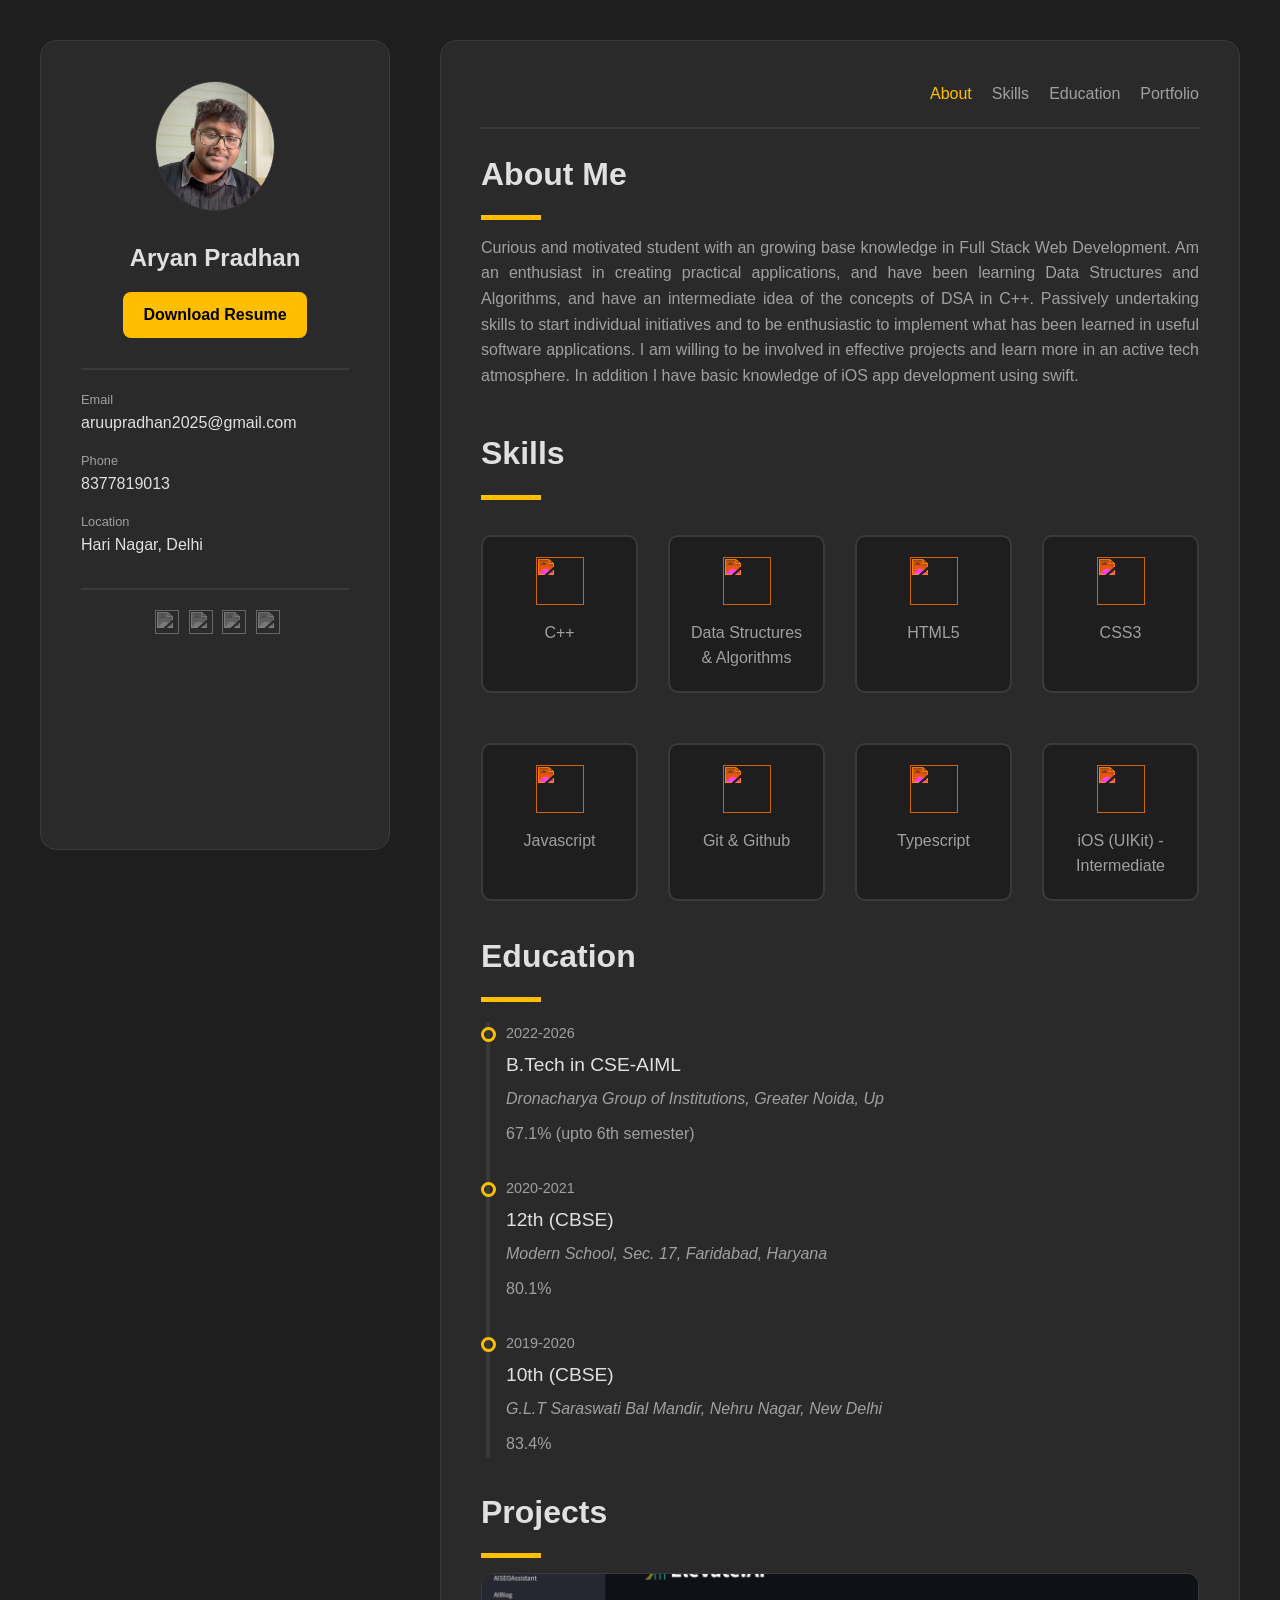
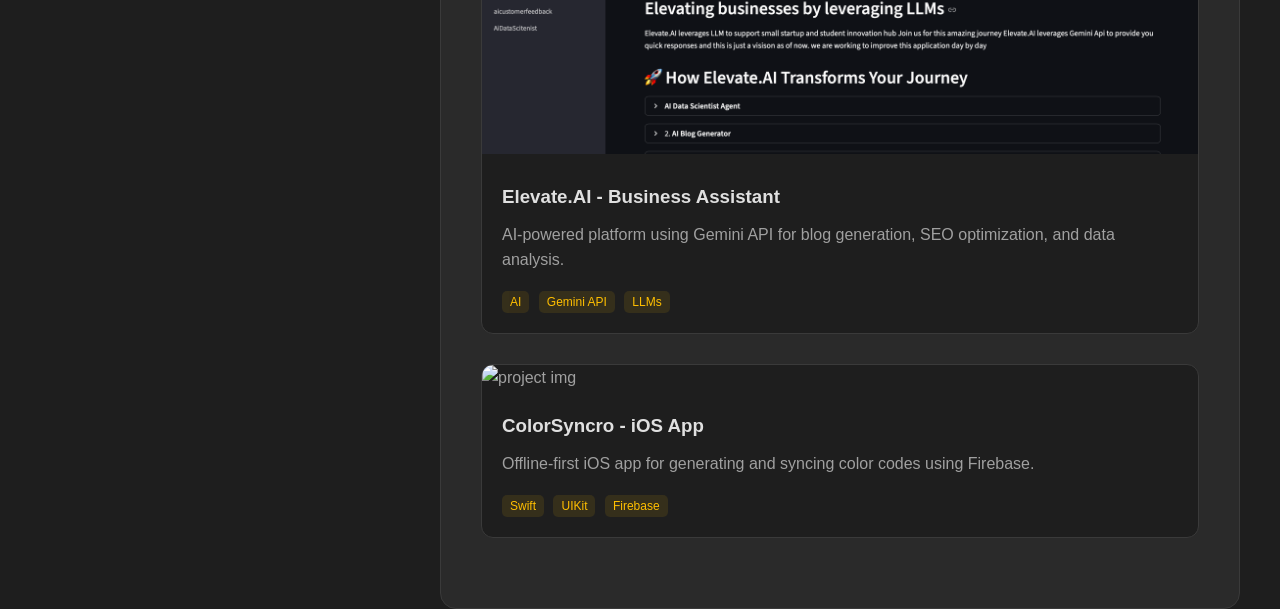
==== index.htm @ 9cbd19d1 "Add files via upload" ====
<!DOCTYPE html>
<html lang="en">

<head>
    <meta charset="UTF-8">
    <meta name="viewport" content="width=device-width, initial-scale=1.0">
    <title>Profile Portfolio</title>
    <link rel="stylesheet" href="./portfolio1a.css">
</head>

<body>

    <div class="main-container">
        <!--sidebar-->
        <div class="sidebar">

            <!--profile-->
            <div class="profile">
                <img src="./aryanpradhan.jpg" alt="my photo">
                <h2>Aryan Pradhan</h2>
                <!-- <p>Frontend Developer</p> -->
                <a href="./Aryan's resume.pdf" download class="resume-btn"> Download Resume </a>
            </div>


            <!--contact-->

            <div class="contact">
                <div class="email">
                    <h3 class="label">Email</h3>
                    <a href="mailto:aruupradhan2025@gmail.com" class="value">aruupradhan2025@gmail.com</a>
                </div>
                <div class="phone">
                    <h3 class="label">Phone</h3>
                    <a href="tel:8377819013" class="value">8377819013</a>
                </div>
                <div class="location">
                    <h3 class="label">Location</h3>
                    <p class="value">Hari Nagar, Delhi</p>
                </div>
            </div>
            <!--social-->

            <div class="social">
                <a href="https://github.com/aryan25s" target="_blank"><img src="https://simpleicons.org/icons/git.svg"
                        alt=""></a>

                <a href="https://www.linkedin.com/in/aryanp25/"><img
                        src="https://www.svgrepo.com/show/144030/linkedin-square-logo.svg" alt=""></a>

                <a href="https://leetcode.com/u/aryan_25s/" target="_blank"><img
                        src="https://simpleicons.org/icons/leetcode.svg" alt=""></a>

                <a href="https://x.com/aryan250603" target="_blank"><img src="https://simpleicons.org/icons/x.svg"
                        alt=""></a>
            </div>
        </div>


        <!--main-content-->
        <div class="main-content">

            <!--navigation-->
            <div id="navigation">
                <nav>
                    <a href="#about" class="active">About</a>
                    <a href="#skills">Skills</a>
                    <a href="#education">Education</a>
                    <a href="#portfolio">Portfolio</a>
                </nav>
            </div>


            <!--about me-->
            <div id="about">
                <h2 class="heading">About Me</h2>
                <div class="line"></div>
                <p class="content">
                    Curious and motivated student with an growing base knowledge in Full Stack Web Development. Am an
                    enthusiast in creating practical applications, and have been learning Data Structures and
                    Algorithms, and have an intermediate idea of the concepts of DSA in C++. Passively undertaking
                    skills to start individual initiatives and to be enthusiastic to implement what has been learned in
                    useful software applications. I am willing to be involved in effective projects and learn more in an
                    active tech atmosphere. In addition I have basic knowledge of iOS app development using swift.
                </p>
            </div>

            <!--skills-->
            <div id="skills">
                <h2 class="heading">Skills</h2>
                <div class="line"></div>
                <div class="grid-container">
                    <div class="item">
                        <img src="https://simpleicons.org/icons/cplusplus.svg">
                        <h3>C++</h3>
                    </div>
                    <div class="item">
                        <img src="https://simpleicons.org/icons/leetcode.svg">
                        <h3>Data Structures & Algorithms</h3>
                    </div>
                    <div class="item">
                        <img src="https://simpleicons.org/icons/html5.svg" alt="">
                        <h3>HTML5</h3>
                    </div>
                    <div class="item">
                        <img src="https://simpleicons.org/icons/css.svg" alt="">
                        <h3>CSS3</h3>
                    </div>
                    <div class="item">
                        <img src="https://simpleicons.org/icons/javascript.svg" alt="">
                        <h3>Javascript</h3>
                    </div>
                    <!-- <div class="item">
                        <img src="https://simpleicons.org/icons/react.svg" alt="">
                        <h3>React</h3>
                    </div> -->
                    <div class="item">
                        <img src="https://simpleicons.org/icons/git.svg" alt="">
                        <h3>Git & Github</h3>
                    </div>
                    <div class="item">
                        <img src="https://simpleicons.org/icons/typescript.svg" alt="">
                        <h3>Typescript</h3>
                    </div>
                    <div class="item">
                        <img src="https://simpleicons.org/icons/apple.svg">
                        <h3>iOS (UIKit) - Intermediate</h3>
                    </div>

                </div>
            </div>

            <!--education-->
            <div id="education">
                <h2 class="heading">Education</h2>
                <div class="line"></div>
                <div class="edtech">
                    <div class="edfirst">
                        <div class="year">2022-2026</div>
                        <h3 class="degree">B.Tech in CSE-AIML</h3>
                        <p class="college">Dronacharya Group of Institutions, Greater Noida, Up</p>
                        <p class="marks">67.1% (upto 6th semester)</p>
                        <div class="goal"></div>
                    </div>
                    <div class="edsecond">
                        <div class="year">2020-2021</div>
                        <h3 class="degree">12th (CBSE)</h3>
                        <p class="college">Modern School, Sec. 17, Faridabad, Haryana</p>
                        <p class="marks">80.1%</p>
                        <div class="goal"></div>
                    </div>
                    <div class="edthird">
                        <div class="year">2019-2020</div>
                        <h3 class="degree">10th (CBSE)</h3>
                        <p class="college">G.L.T Saraswati Bal Mandir, Nehru Nagar, New Delhi</p>
                        <p class="marks">83.4%</p>
                        <div class="goal"></div>
                    </div>

                    <div class="liner"></div>
                </div>
            </div>
            <!--portfolio-->
            <div id="portfolio">
                <h2 class="heading">Projects</h2>
                <div class="line"></div>

                <div>


                    <a href="https://github.com/aryan25s/ElevateAI-Project" target="_blank" class="project-link">

                        <div class="project">
                            <img src="./elevate.ai_ss.jpg" alt="project img">

                            <div class="card">
                                <h3>Elevate.AI - Business Assistant</h3>
                                <p>
                                    AI-powered platform using Gemini API for blog generation,
                                    SEO optimization, and data analysis.
                                </p>
                                <span>AI</span> <span>Gemini API</span> <span>LLMs</span>
                            </div>
                        </div>

                    </a>


                    <a href="https://github.com/aryan25s/ColorSyncro" target="_blank" class="project-link">
                        <div class="project">

                            <img src="https://images.unsplash.com/photo-1511707171634-5f897ff02aa9" alt="project img">
                            <div class="card">
                                <h3>ColorSyncro - iOS App</h3>
                                <p>Offline-first iOS app for generating and syncing color codes using Firebase.</p>
                                <span>Swift</span> <span>UIKit</span> <span>Firebase</span>
                            </div>
                        </div>
                    </a>
                </div>
            </div>
        </div>
    </div>


    </div>


</body>

</html>
---- portfolio1a.css ----
*{
    padding: 0;
    margin: 0;
    box-sizing: border-box;
}

body{
    background-color: #1e1e1e;
    font-family: sans-serif;
    color: #a0a0a0;
    line-height: 1.6;
}

.main-container{
    display: grid;
    max-width: 1200px;
    grid-template-columns: 350px 1fr;
    gap: 50px;
    padding-top: 40px;
    margin: auto;
    
}

/* profile section */

.sidebar{
    height: 90vh;
    background-color: #2a2a2a;
    border: 1px solid #3a3a3a;
    border-radius: 16px;
    padding: 40px;
    position: sticky;
    top: 40px;
}

.main-content{
    /* height: 90vh; */
    background-color: #2a2a2a;
    border: 1px solid #3a3a3a;
    border-radius: 16px;
    padding: 40px;
}

.profile{
    text-align: center;
}

.profile img{
    height: 130px;
    width: 120px;
    border-radius: 50%;
    border: 1px solid #3a3a3a;
}

.profile h2{
    font-size: 1.5rem;
    font-weight: 700;
    margin-top: 20px;
    color: #e0e0e0;
}

.resume-btn {
    display: inline-block;
    margin-top: 15px;
    padding: 10px 20px;
    background: #FFBF00;
    color: #000;
    border-radius: 8px;
    text-decoration: none;
    font-weight: bold;
    transition: transform 0.3s ease, box-shadow 0.3s ease;
  }
  
  .resume-btn:hover {
    transform: translateY(-3px);
    box-shadow: 0 5px 15px rgba(255, 191, 0, 0.4);
  }

/* .profile p{
    background-color: #1e1e1e;
    padding: 5px 15px;
    color: #FFBF00;
    border: 1px solid #3a3a3a;
    font-size: 0.8rem;
    border-radius: 8px;
    display: inline-block;
    margin-top: 10px;
} */

/* contact information */

.contact{
    margin-top: 30px;
    border-top: 2px solid #3a3a3a;
    padding-top: 20px;
}

.label{
    font-weight: 500;
    font-size: 0.8rem;
    color: #a0a0a0;
}

.value{
    color: #e0e0e0;
    text-decoration: none;
}

.email, .phone{
    margin-bottom: 15px;
}

/* social media */
.social{
    margin-top: 30px;
    border-top: 2px solid #3a3a3a;
    padding-top: 20px;
    text-align: center;
}

.social img{
    height: 24px;
    width: 24px;
    margin-left: 5px;
    filter: grayscale(1) invert(0.7);
    transition: filter 0.3s ease;
}

.social img:hover{
    filter: grayscale(0) invert(0);
}

/* main content */

/* navigation */

#navigation{
    /* padding: 30px 40px; */
    border-bottom: 2px solid #3a3a3a;
    margin-bottom: 20px;
    padding-bottom: 20px;
}

nav{
    display: flex;
    justify-content: flex-end;
    gap: 20px;
}
nav a{
    text-decoration: none;
    color: #a0a0a0;
    font-weight: 500;
    transition: color 0.3s ease;
    
}
nav a {
    position: relative;
}

nav a::after {
    content: "";
    position: absolute;
    width: 0%;
    height: 2px;
    background: #FFBF00;
    left: 0;
    bottom: -5px;
    transition: 0.3s;
}

nav a:hover::after {
    width: 100%;
}
.active, nav a:hover{
    color: #FFBF00;
}

/* about me */
.heading{
    color: #e0e0e0;
    font-size: 2rem;
    margin-bottom: 15px;
}

.line{
    width: 60px;
    height: 5px;
    background-color: #FFBF00;
    margin-bottom: 15px;
}

.content{
    text-align: justify;
    color: #a0a0a0;
}

#about{
    margin-bottom: 40px;
}

/* skill section */

.grid-container{
    display: grid;
    grid-template-columns: repeat(auto-fit, minmax(120px, 1fr)); 
    /* upper wale line ke wajha se hmara grid responsive bnn gya hai mtlb screen size ke hisam se change hone lga hai */
    gap: 30px;
}

.item{
    padding: 20px;
    border-radius: 10px;
    border: 2px solid #3a3a3a;
    background-color: #1e1e1e;
    text-align: center;
    margin-top: 20px;
    transition: transform 0.3s ease, box-shadow 0.3s ease;
}


.item img{
    height: 48px;
    width: 48px;
    filter: invert(75%) sepia(50%) saturate(1000%) hue-rotate(350deg) brightness(110%) contrast(101%);
    margin-bottom: 15px;
}

.item h3{
    font-size: 1rem;
    font-weight: 500;
}

.item:hover{
    transform: scale(1.1);
    box-shadow: 0px 0px 10px 5px rgba(0, 0, 0, 0.3);
}
.item:hover h3 {
    color: #FFBF00;
}

/* education section */

#education{
    margin-top: 30px;
}

/* .edtech{
    padding-left: 20px;
} */

.edtech{
    position: relative;
    margin-top: 20px;
}

.year{
    font-size: 0.9rem;
    color: #a0a0a0;
    margin-bottom: 5px;
}

.degree{
    color: #e0e0e0;
    font-size: 1.2rem;
    font-weight: 500;
    margin-bottom: 5px;
}

.college{
    font-style: italic;
    color: #a0a0a0;
    margin-bottom: 10px;
}

.marks{
    color: #a0a0a0;
}

.edfirst, .edsecond, .edthird{
    margin-bottom: 30px;
    padding-left: 25px;
    position: relative;
}

/* .edsecond{
    margin-bottom: 30px;
} */

.goal{
    height: 15px;
    width: 15px;
    border-radius: 50%;
    border: 3px solid #FFBF00;
    position: absolute;
    top: 5px;
    left: 0px;
    z-index: 5;
}

.liner{
    position: absolute;
    width: 2px;
    top: 0px;
    bottom: 0px;
    left: 5px;
    border: 2px solid #3a3a3a;
}

/* portfolio section */

.project-link{
    text-decoration: none;
    color: inherit;
    display: block;
    padding-bottom: 30px;
}

.project-container{
    margin-top: 30px;
    display: grid;
    grid-template-columns: 1fr 1fr;
    gap: 25px;
}

.project{
    background-color: #1e1e1e;
    border-radius: 12px;
    border: 1px solid #3a3a3a;
    overflow: hidden;
    transition: transform 0.5s ease, box-shadow 0.5s ease;
}

.project:hover{
    transform: translateY(-10px);
    box-shadow: 0px 0px 10px 5px rgba(0, 0, 0, 0.3);
}

.project img{
    height: 180px;
    width: 100%;
    object-fit: cover;
}

.project img {
    transition: transform 0.4s ease;
}

.project:hover img {
    transform: scale(1.05);
}

.card{
    padding: 20px;
}

.card h3{
    color: #e0e0e0;
    margin-bottom: 10px;
}

.card p{
    color: #a0a0a0;
    line-height: 1.6;
    margin-bottom: 15px;
}

.card span{
    background-color: rgba(255, 191, 0, 0.1);
    color: #FFBF00;
    padding: 4px 8px;
    border-radius: 5px;
    font-size: 0.75rem;
    margin-right: 5px;
}

@media screen and (max-width: 1200px){
    .main-container{
        grid-template-columns: 1fr;
        padding: 20px;
    }

    .sidebar{
        position: static;
        height: auto;
    }
}

@media screen and (max-width:750px) {
    .project-container{
        grid-template-columns: 1fr;
    }

    #navigation nav {
        /* Adjust nav for smaller screens */
        justify-content: center;
        flex-wrap: wrap;
    }

    .sidebar{
        display: flex;
        justify-content: center;
        gap: 40px;
    }
}
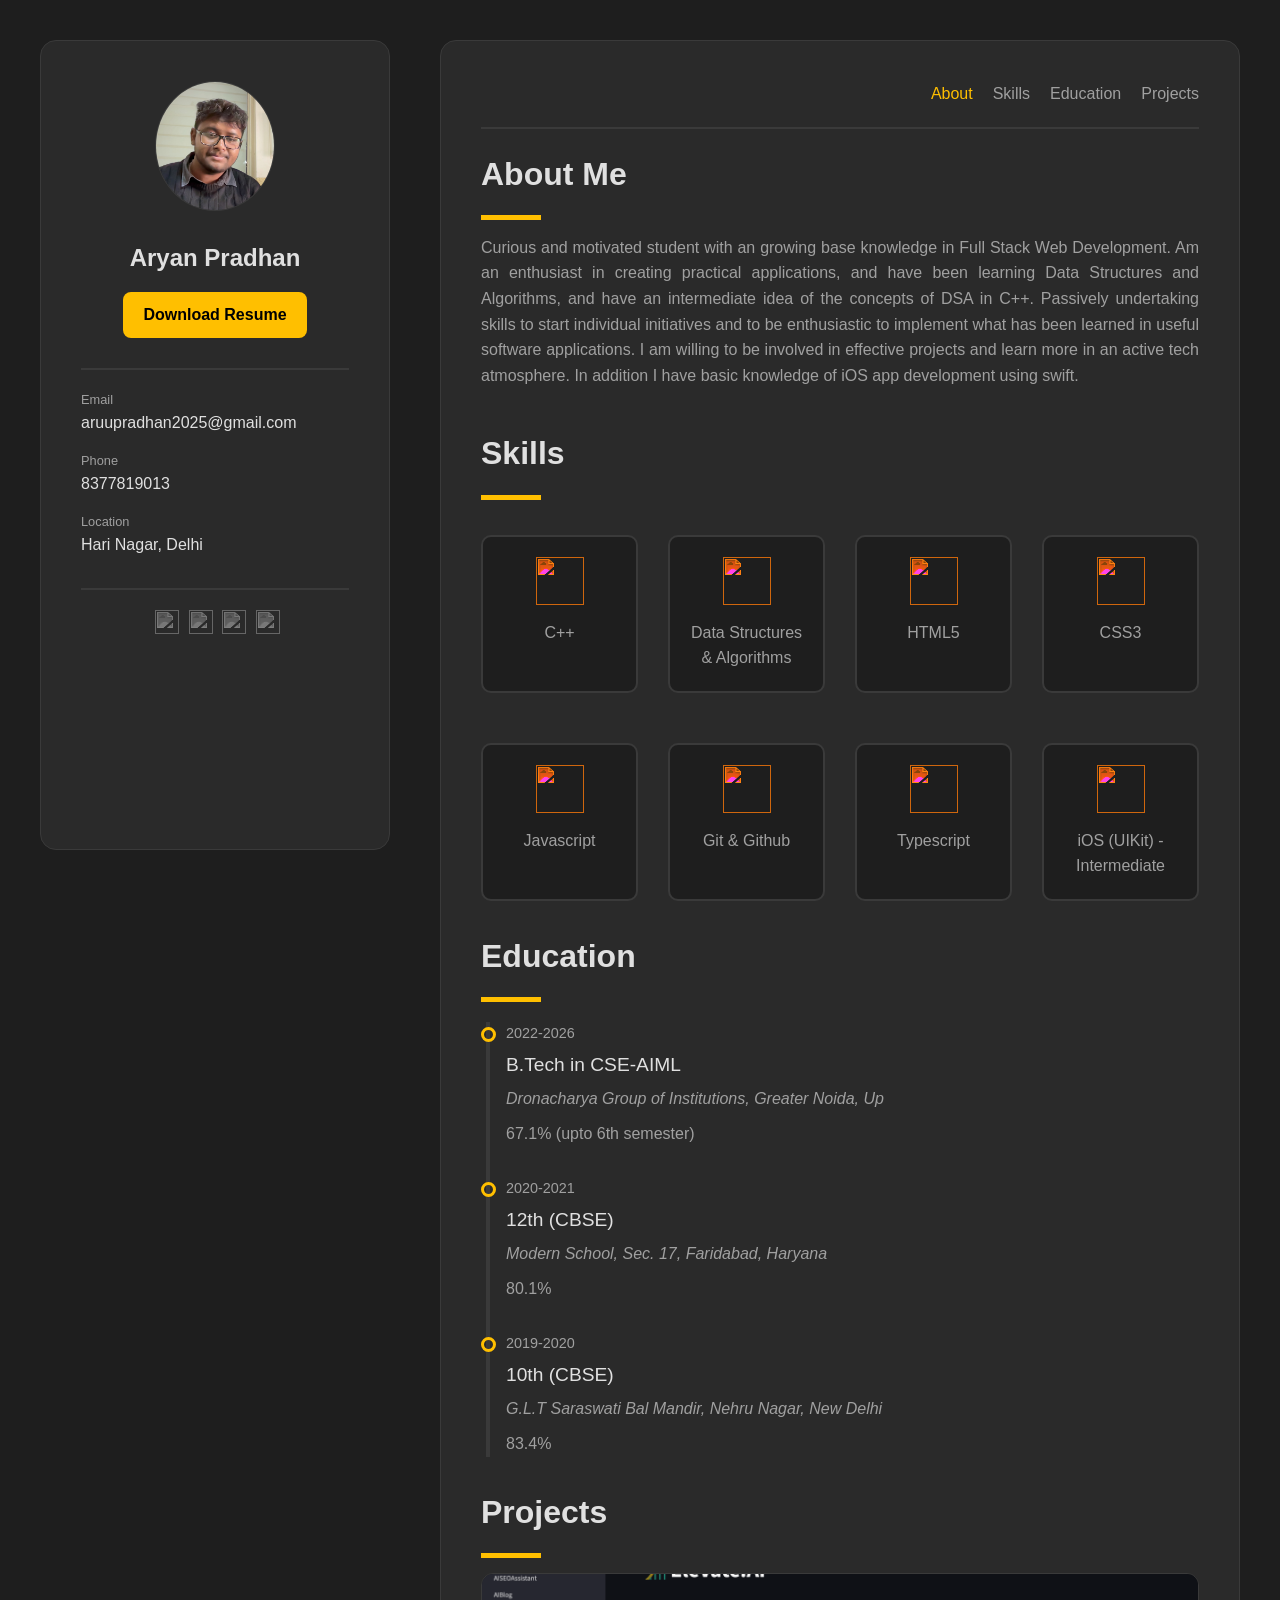
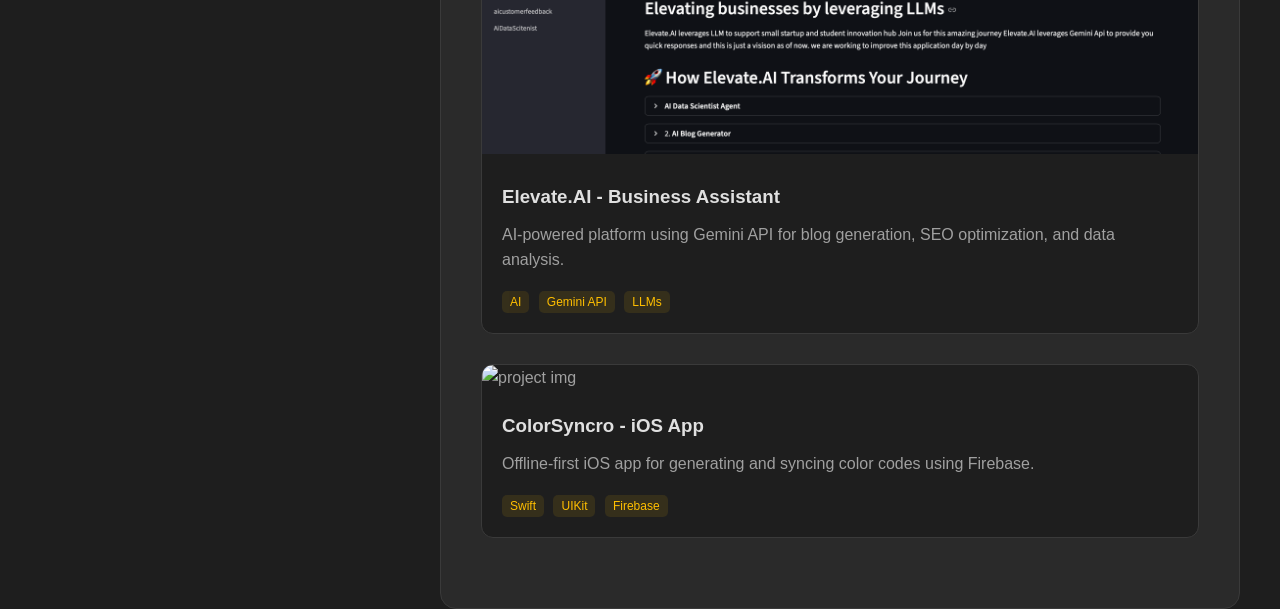
==== commit 64cd0f52: "Add files via upload" ====
--- a/index.htm
+++ b/index.htm
@@ -66,7 +66,7 @@
                     <a href="#about" class="active">About</a>
                     <a href="#skills">Skills</a>
                     <a href="#education">Education</a>
-                    <a href="#portfolio">Portfolio</a>
+                    <a href="#projects">Projects</a>
                 </nav>
             </div>
 
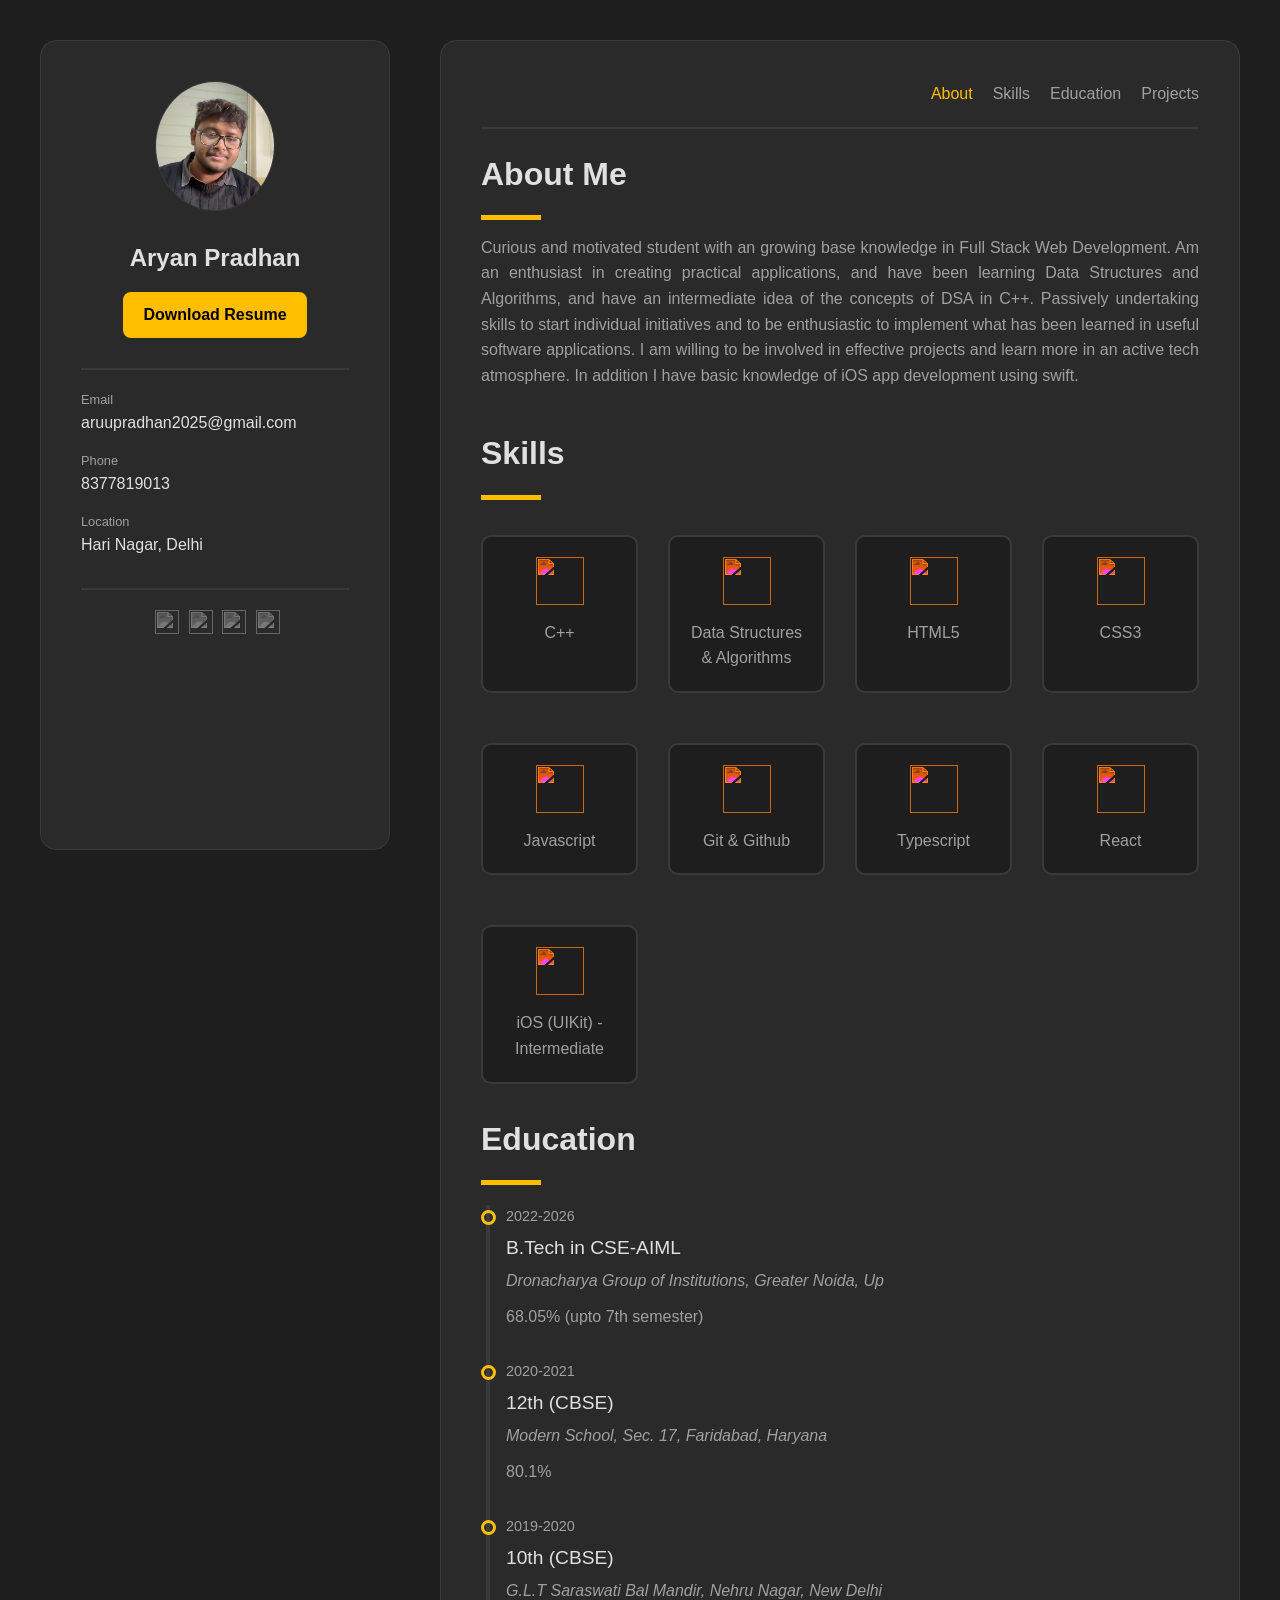
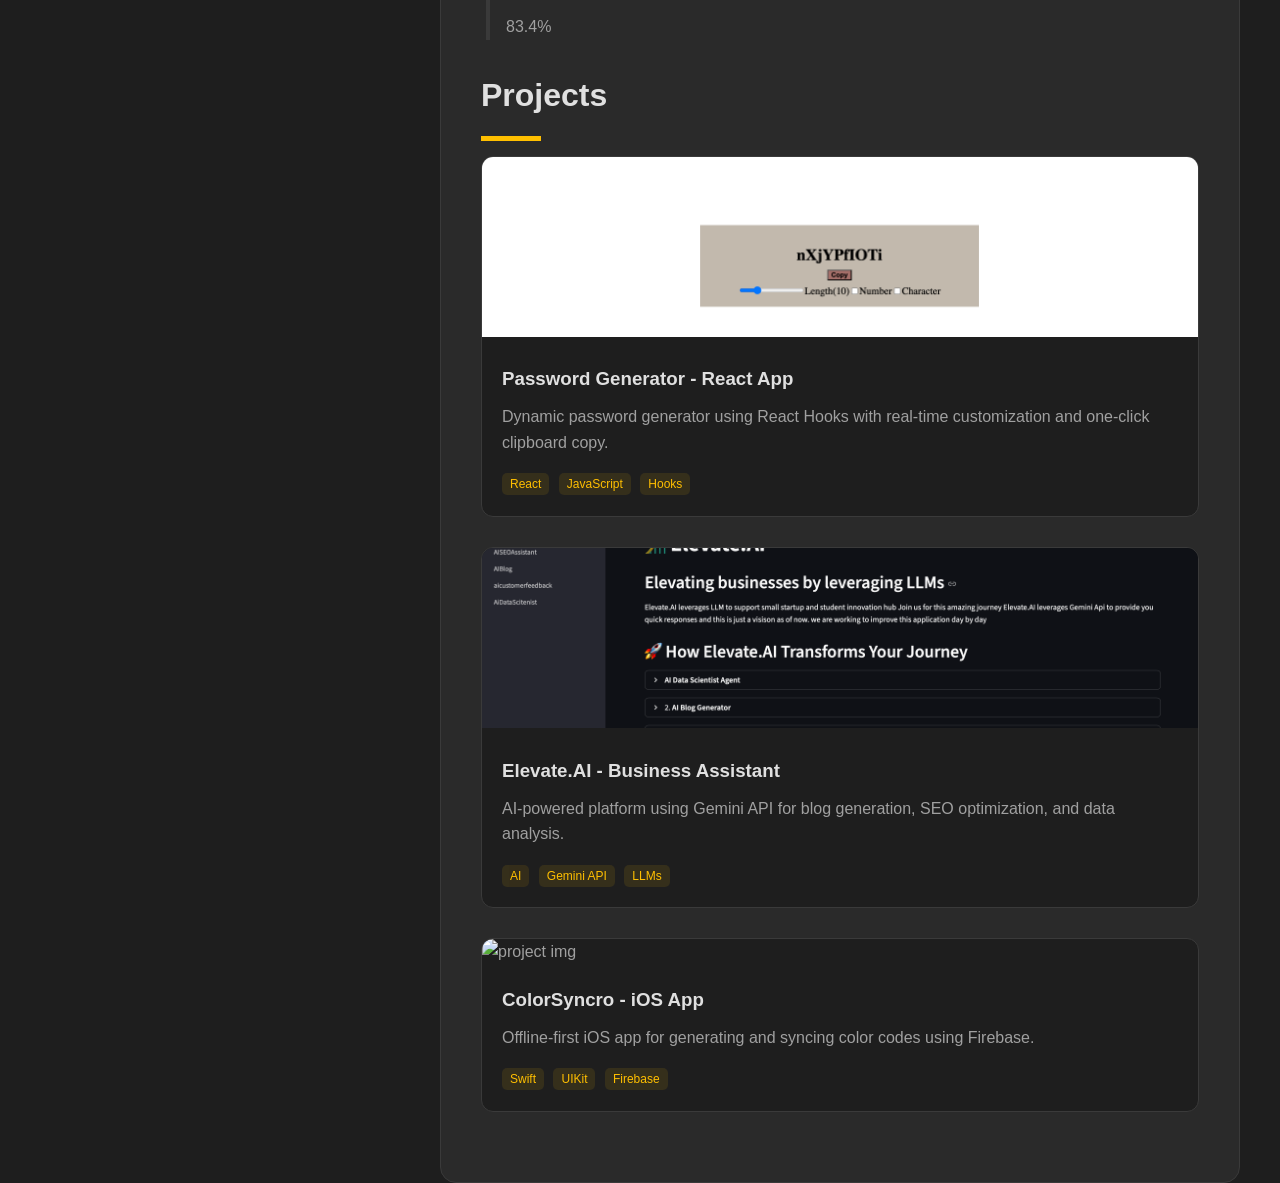
==== commit 3b741ddd: "UI update" ====
--- a/index.htm
+++ b/index.htm
@@ -1,3 +1,4 @@
+<!-- updated -->
 <!DOCTYPE html>
 <html lang="en">
 
@@ -19,7 +20,7 @@
                 <img src="./aryanpradhan.jpg" alt="my photo">
                 <h2>Aryan Pradhan</h2>
                 <!-- <p>Frontend Developer</p> -->
-                <a href="./Aryan's resume.pdf" download class="resume-btn"> Download Resume </a>
+                <a href="./Aryan Pradhan's resume.pdf" download class="resume-btn"> Download Resume </a>
             </div>
 
 
@@ -123,6 +124,10 @@
                         <h3>Typescript</h3>
                     </div>
                     <div class="item">
+                        <img src="https://simpleicons.org/icons/react.svg" alt="">
+                        <h3>React</h3>
+                    </div>
+                    <div class="item">
                         <img src="https://simpleicons.org/icons/apple.svg">
                         <h3>iOS (UIKit) - Intermediate</h3>
                     </div>
@@ -139,7 +144,7 @@
                         <div class="year">2022-2026</div>
                         <h3 class="degree">B.Tech in CSE-AIML</h3>
                         <p class="college">Dronacharya Group of Institutions, Greater Noida, Up</p>
-                        <p class="marks">67.1% (upto 6th semester)</p>
+                        <p class="marks">68.05% (upto 7th semester)</p>
                         <div class="goal"></div>
                     </div>
                     <div class="edsecond">
@@ -161,11 +166,28 @@
                 </div>
             </div>
             <!--portfolio-->
-            <div id="portfolio">
+            <div id="projects">
                 <h2 class="heading">Projects</h2>
                 <div class="line"></div>
 
                 <div>
+
+                    <a href="https://github.com/aryan25s/Password-Generator" target="_blank" class="project-link">
+
+                        <div class="project">
+                            <img src="./passgen.png" alt="project img">
+
+                            <div class="card">
+                                <h3>Password Generator - React App</h3>
+                                <p>
+                                    Dynamic password generator using React Hooks with real-time customization and
+                                    one-click clipboard copy.
+                                </p>
+                                <span>React</span> <span>JavaScript</span> <span>Hooks</span>
+                            </div>
+                        </div>
+
+                    </a>
 
 
                     <a href="https://github.com/aryan25s/ElevateAI-Project" target="_blank" class="project-link">
@@ -197,6 +219,7 @@
                             </div>
                         </div>
                     </a>
+
                 </div>
             </div>
         </div>
--- a/portfolio1a.css
+++ b/portfolio1a.css
@@ -139,6 +139,7 @@
     border-bottom: 2px solid #3a3a3a;
     margin-bottom: 20px;
     padding-bottom: 20px;
+    
 }
 
 nav{
@@ -312,6 +313,7 @@
     text-decoration: none;
     color: inherit;
     display: block;
+    
     padding-bottom: 30px;
 }
 
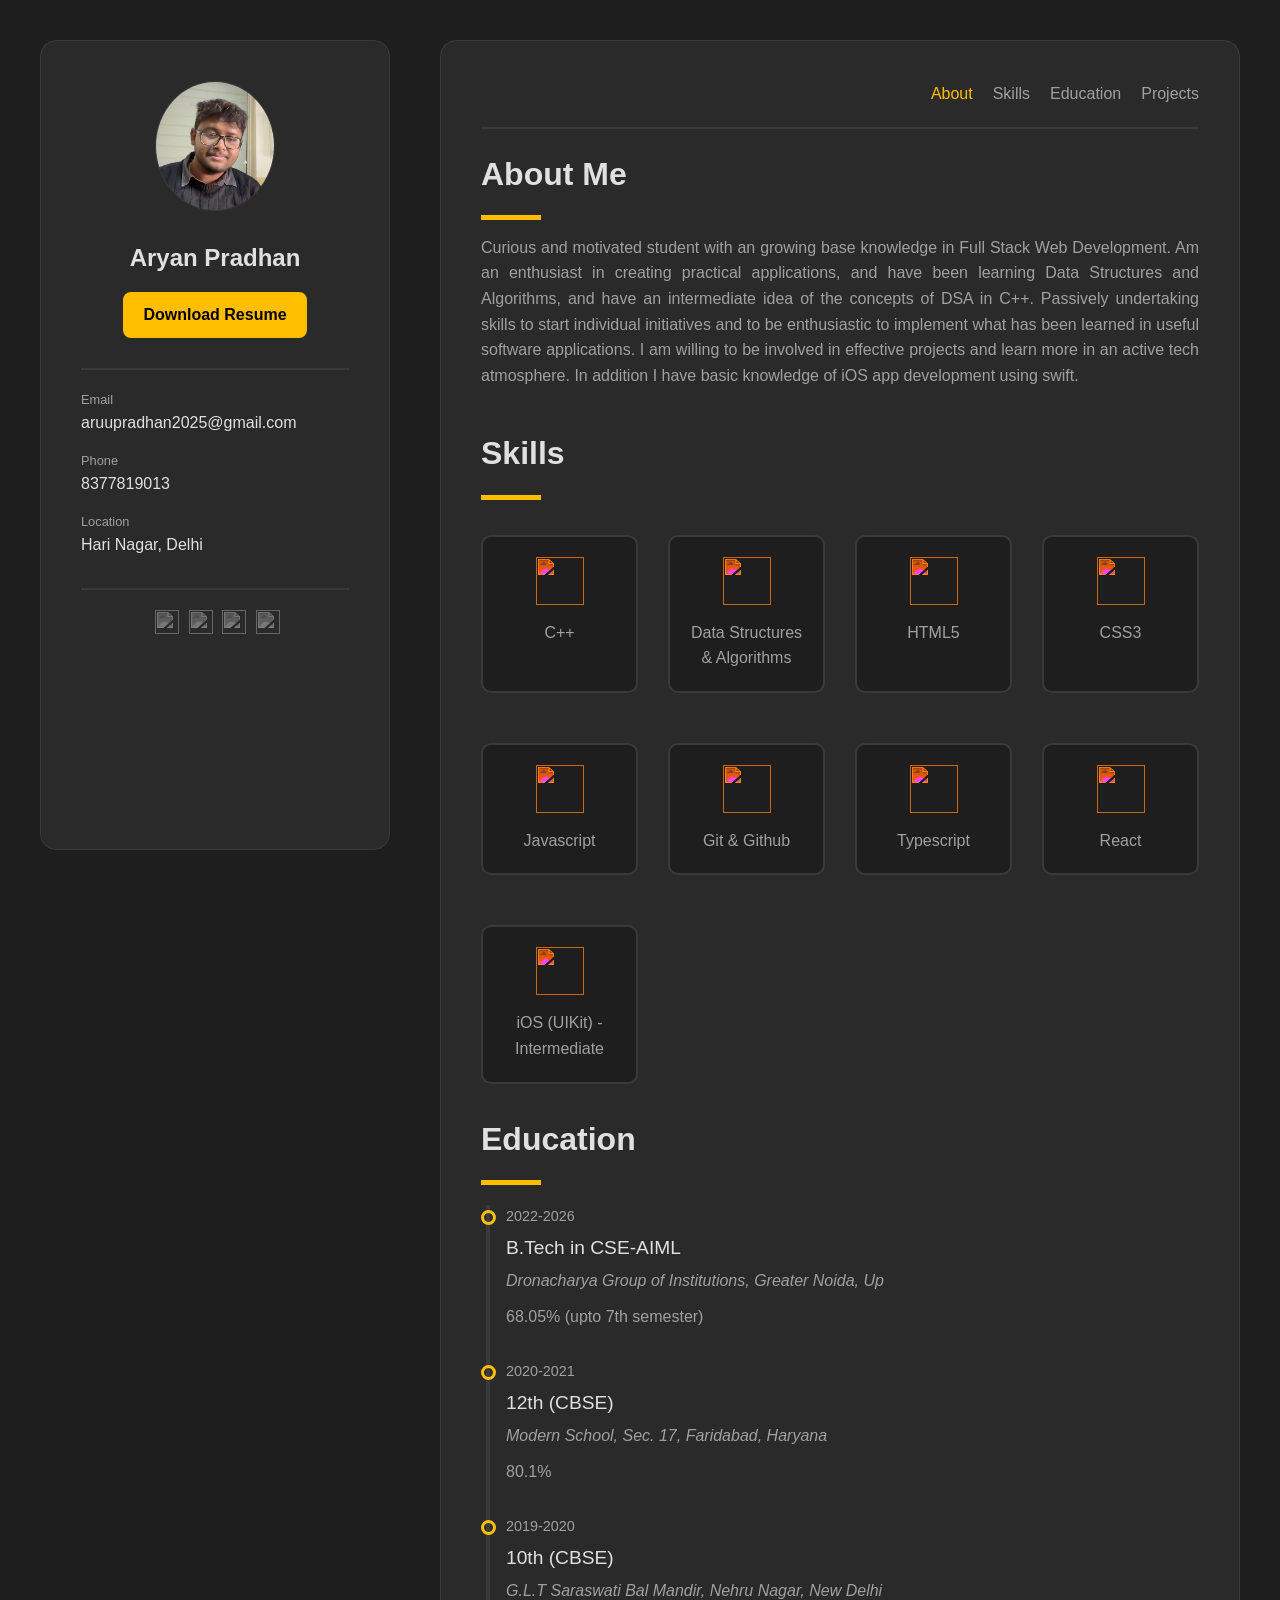
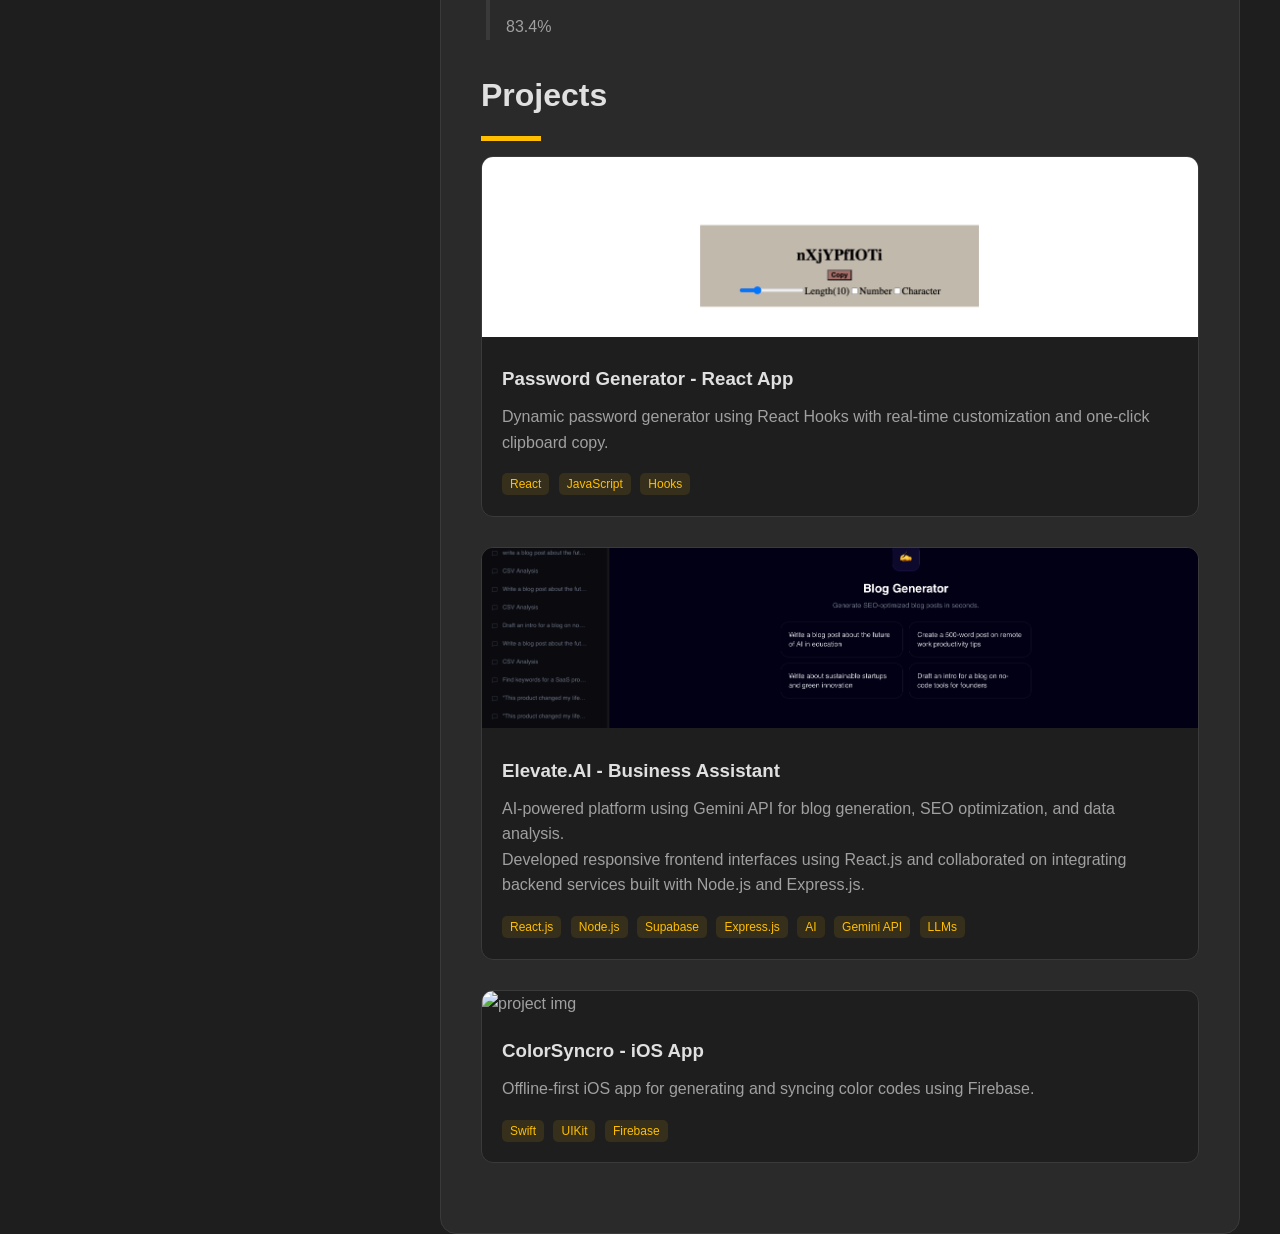
==== commit ceee9347: "resume and project updation" ====
--- a/index.htm
+++ b/index.htm
@@ -20,7 +20,7 @@
                 <img src="./aryanpradhan.jpg" alt="my photo">
                 <h2>Aryan Pradhan</h2>
                 <!-- <p>Frontend Developer</p> -->
-                <a href="./Aryan Pradhan's resume.pdf" download class="resume-btn"> Download Resume </a>
+                <a href="./Aryan Pradhan resume.pdf" download class="resume-btn"> Download Resume </a>
             </div>
 
 
@@ -190,18 +190,21 @@
                     </a>
 
 
-                    <a href="https://github.com/aryan25s/ElevateAI-Project" target="_blank" class="project-link">
+                    <a href="https://github.com/aryan25s/Elevate.ai" target="_blank" class="project-link">
 
                         <div class="project">
-                            <img src="./elevate.ai_ss.jpg" alt="project img">
+                            <img src="./Elevate.ai.png" alt="project img">
 
                             <div class="card">
                                 <h3>Elevate.AI - Business Assistant</h3>
                                 <p>
                                     AI-powered platform using Gemini API for blog generation,
                                     SEO optimization, and data analysis.
+                                    <br>
+                                    Developed responsive frontend interfaces using React.js and collaborated on integrating backend services built with
+Node.js and Express.js.
                                 </p>
-                                <span>AI</span> <span>Gemini API</span> <span>LLMs</span>
+                                <span>React.js</span> <span>Node.js</span> <span>Supabase</span> <span>Express.js</span> <span>AI</span> <span>Gemini API</span> <span>LLMs</span>
                             </div>
                         </div>
 
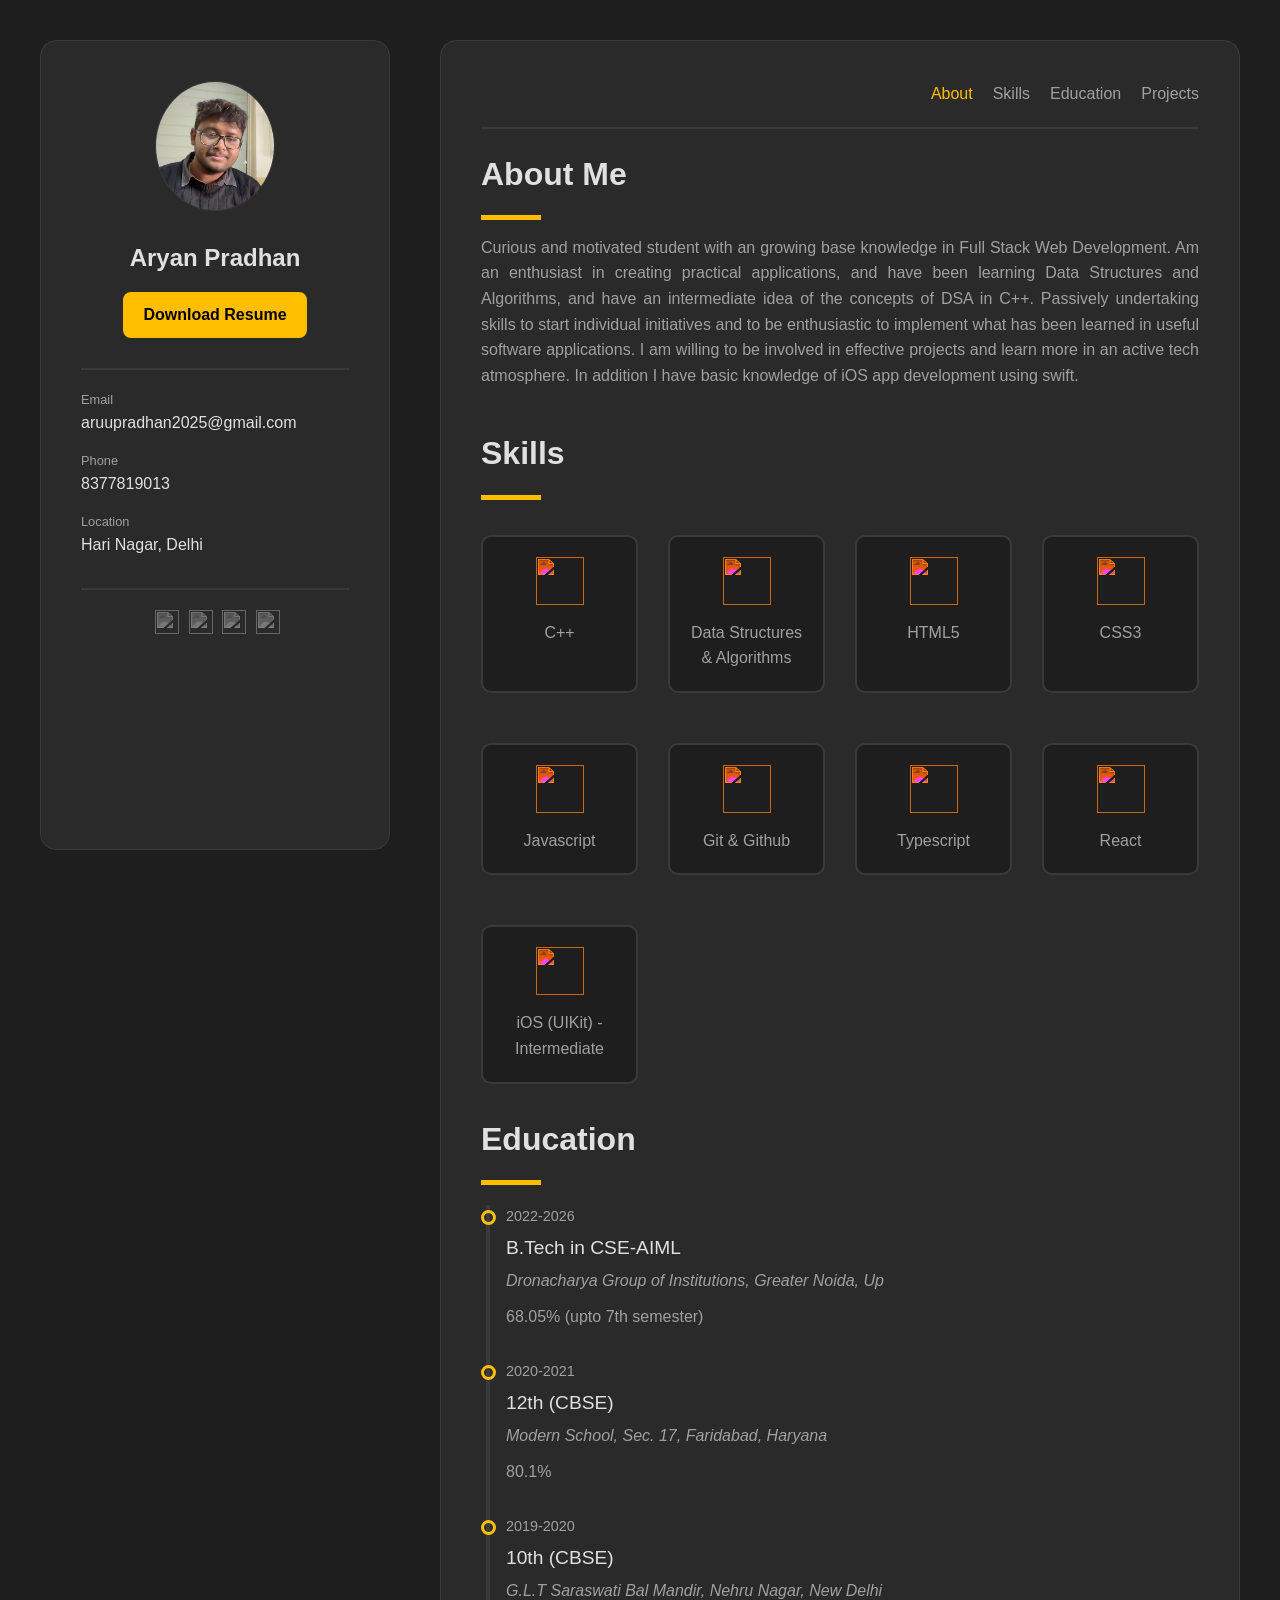
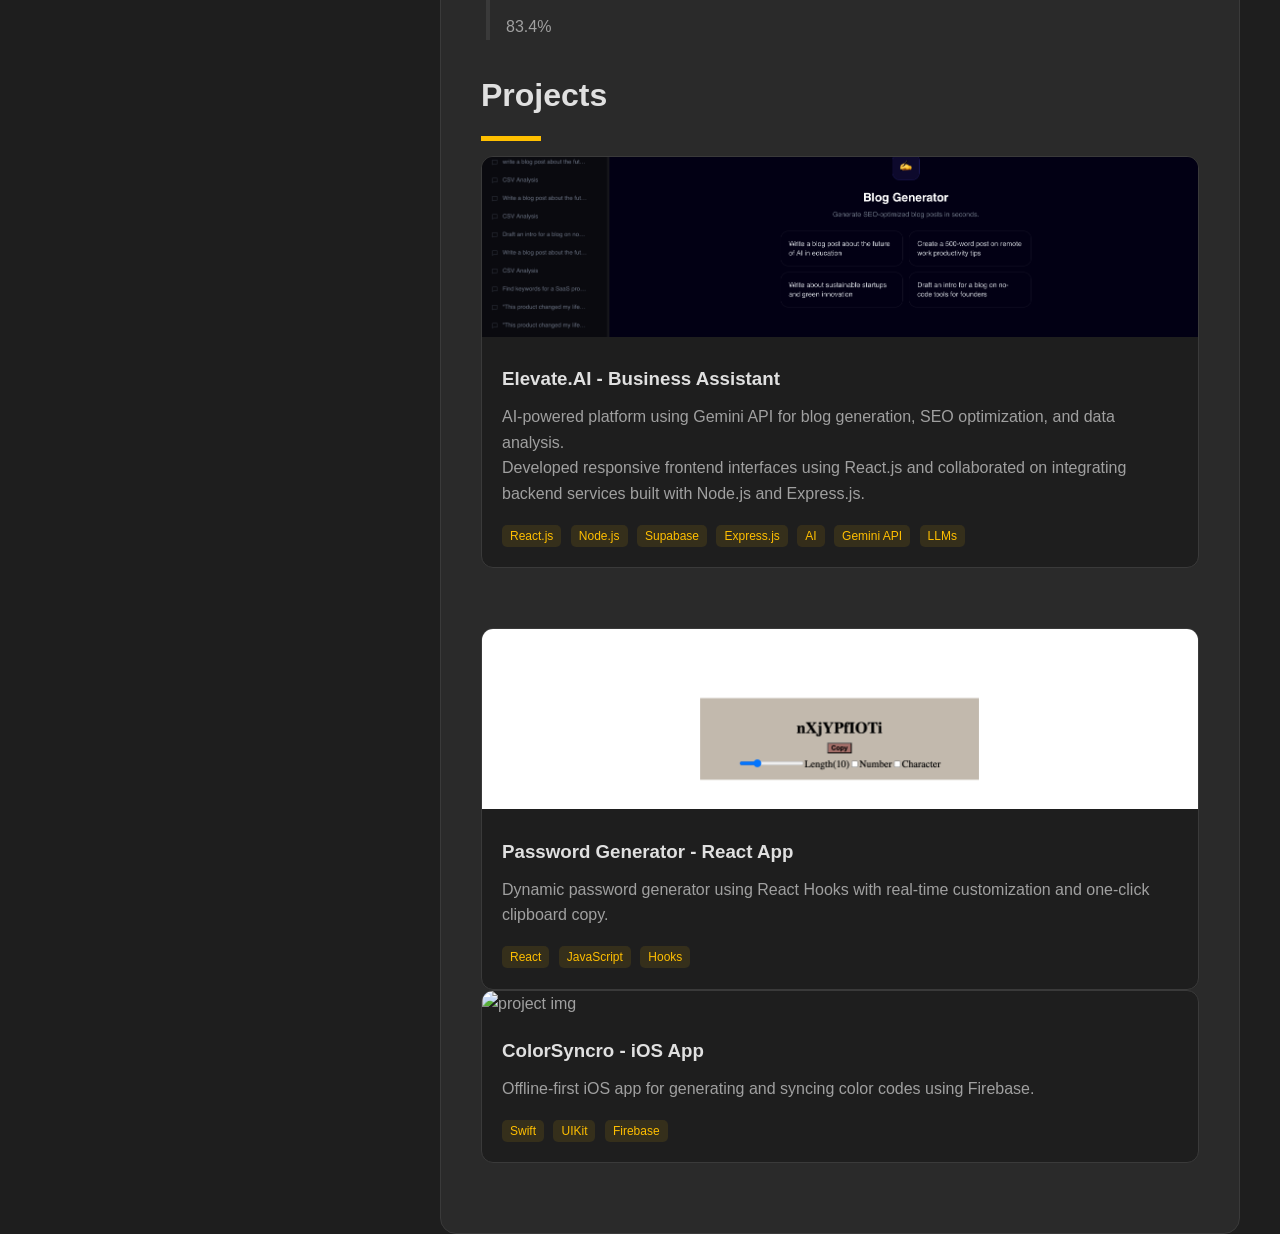
==== commit 06ce7554: "changes in project sec." ====
--- a/index.htm
+++ b/index.htm
@@ -171,23 +171,6 @@
                 <div class="line"></div>
 
                 <div>
-
-                    <a href="https://github.com/aryan25s/Password-Generator" target="_blank" class="project-link">
-
-                        <div class="project">
-                            <img src="./passgen.png" alt="project img">
-
-                            <div class="card">
-                                <h3>Password Generator - React App</h3>
-                                <p>
-                                    Dynamic password generator using React Hooks with real-time customization and
-                                    one-click clipboard copy.
-                                </p>
-                                <span>React</span> <span>JavaScript</span> <span>Hooks</span>
-                            </div>
-                        </div>
-
-                    </a>
 
 
                     <a href="https://github.com/aryan25s/Elevate.ai" target="_blank" class="project-link">
@@ -211,6 +194,24 @@
                     </a>
 
 
+                    <a href="https://github.com/aryan25s/Password-Generator" target="_blank" class="project-link"></a>
+
+                        <div class="project">
+                            <img src="./passgen.png" alt="project img">
+
+                            <div class="card">
+                                <h3>Password Generator - React App</h3>
+                                <p>
+                                    Dynamic password generator using React Hooks with real-time customization and
+                                    one-click clipboard copy.
+                                </p>
+                                <span>React</span> <span>JavaScript</span> <span>Hooks</span>
+                            </div>
+                        </div>
+
+                    </a>
+
+
                     <a href="https://github.com/aryan25s/ColorSyncro" target="_blank" class="project-link">
                         <div class="project">
 
